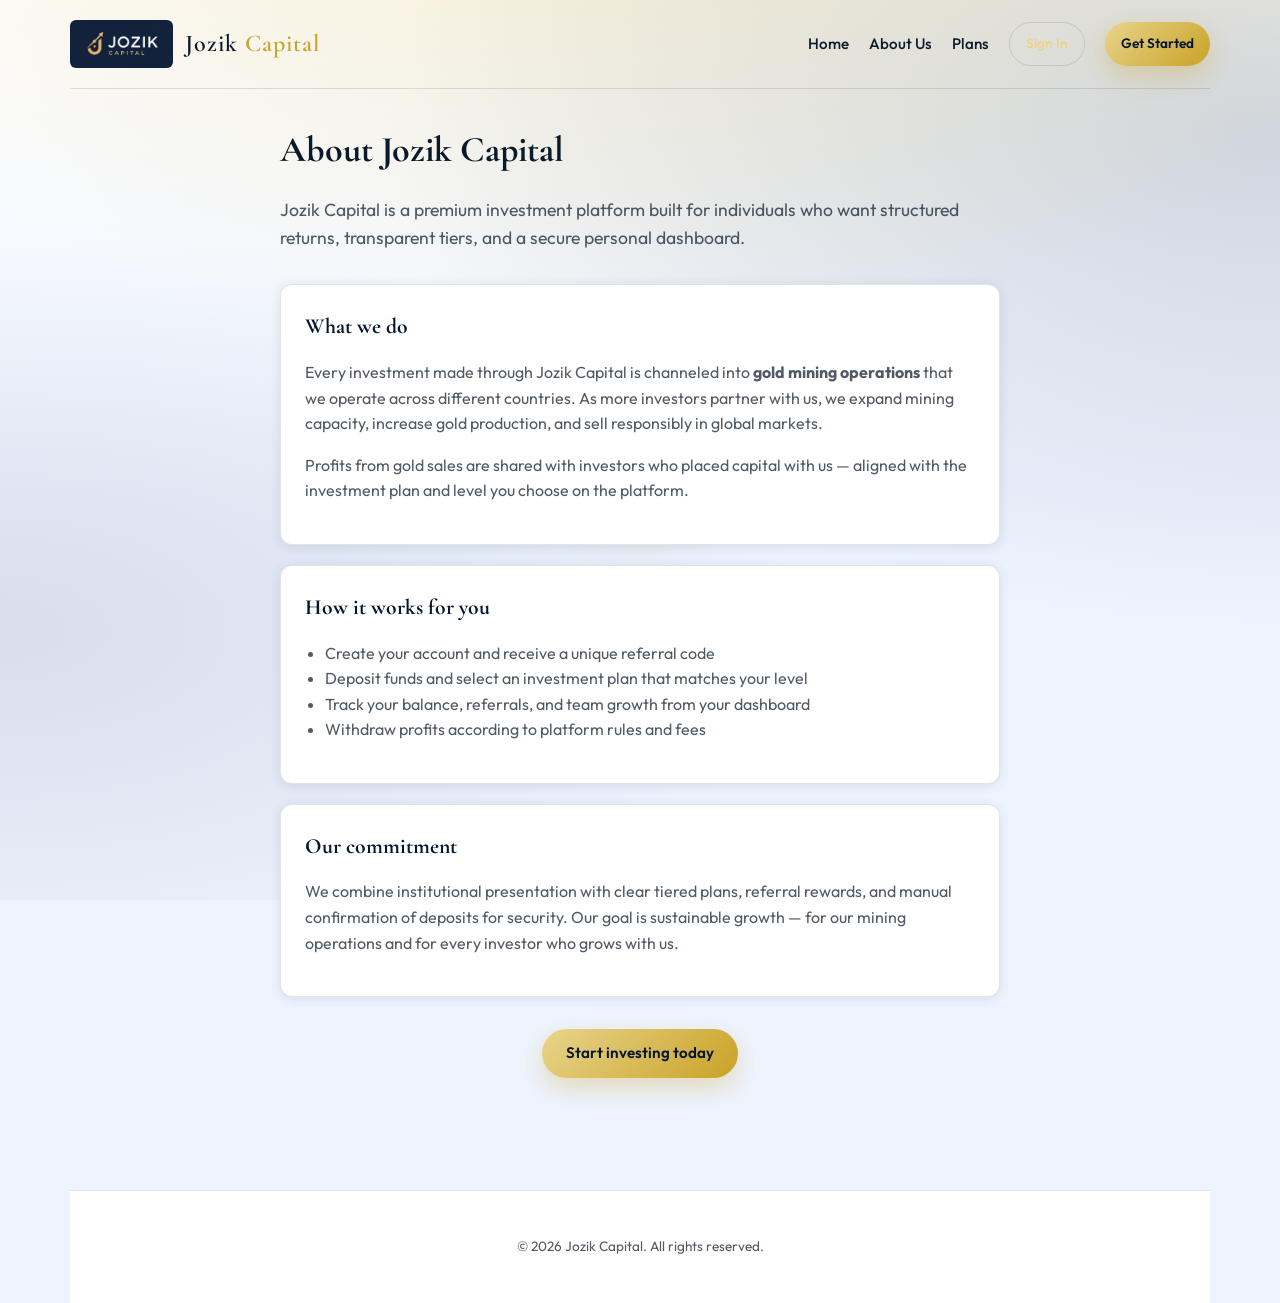
==== about.html @ 615dc6e5 "Initial commit1" ====
<!DOCTYPE html>
<html lang="en">
<head>
  <meta charset="UTF-8">
  <meta name="viewport" content="width=device-width, initial-scale=1.0">
  <title>About Us — Jozik Capital</title>
  <meta name="description" content="Learn how Jozik Capital channels investor funds into gold mining operations across multiple countries.">
  <link rel="preconnect" href="https://fonts.googleapis.com">
  <link rel="preconnect" href="https://fonts.gstatic.com" crossorigin>
  <link href="https://fonts.googleapis.com/css2?family=Cormorant+Garamond:wght@600&family=Outfit:wght@400;500;600&display=swap" rel="stylesheet">
  <link rel="stylesheet" href="css/style.css">
  <link rel="icon" href="images/logo.jpg" type="image/jpeg">
</head>
<body>
  <div class="container">
    <header class="site-header">
      <a href="index.html" class="logo-link">
        <img src="images/logo.jpg" alt="Jozik Capital" class="logo-img" onerror="this.src='images/logo.svg'">
        <span class="logo-text">Jozik <span>Capital</span></span>
      </a>
      <button type="button" class="nav-toggle" aria-expanded="false" aria-controls="site-nav" aria-label="Open menu">
        <span class="nav-toggle-box"><span class="nav-toggle-inner"></span></span>
      </button>
      <button type="button" class="nav-overlay" id="nav-overlay" hidden aria-label="Close menu"></button>
      <nav class="site-nav" id="site-nav" aria-label="Main navigation">
        <a href="index.html">Home</a>
        <a href="about.html">About Us</a>
        <a href="index.html#plans">Plans</a>
        <hr class="nav-divider">
        <a href="login.html" class="btn btn-outline btn-sm">Sign In</a>
        <a href="signup.html" class="btn btn-primary btn-sm">Get Started</a>
      </nav>
    </header>

    <main class="about-page">
      <h1>About Jozik Capital</h1>
      <p class="about-lead">
        Jozik Capital is a premium investment platform built for individuals who want structured returns,
        transparent tiers, and a secure personal dashboard.
      </p>

      <section class="about-block">
        <h2>What we do</h2>
        <p>
          Every investment made through Jozik Capital is channeled into <strong>gold mining operations</strong>
          that we operate across different countries. As more investors partner with us, we expand mining capacity,
          increase gold production, and sell responsibly in global markets.
        </p>
        <p>
          Profits from gold sales are shared with investors who placed capital with us — aligned with the
          investment plan and level you choose on the platform.
        </p>
      </section>

      <section class="about-block">
        <h2>How it works for you</h2>
        <ul>
          <li>Create your account and receive a unique referral code</li>
          <li>Deposit funds and select an investment plan that matches your level</li>
          <li>Track your balance, referrals, and team growth from your dashboard</li>
          <li>Withdraw profits according to platform rules and fees</li>
        </ul>
      </section>

      <section class="about-block">
        <h2>Our commitment</h2>
        <p>
          We combine institutional presentation with clear tiered plans, referral rewards, and manual confirmation
          of deposits for security. Our goal is sustainable growth — for our mining operations and for every
          investor who grows with us.
        </p>
      </section>

      <p class="about-cta">
        <a href="signup.html" class="btn btn-primary">Start investing today</a>
      </p>
    </main>

    <footer class="site-footer">
      <p>&copy; <span id="year"></span> Jozik Capital. All rights reserved.</p>
    </footer>
  </div>

  <script src="js/gold-spin.js"></script>
  <script src="js/nav.js"></script>
  <script>document.getElementById('year').textContent = new Date().getFullYear();</script>
</body>
</html>
---- css/style.css ----
:root {
  --navy: #06162d;
  --navy-2: #071b36;
  --navy-3: #0b2347;
  --gold: #c9a227;
  --gold-light: #e8d48b;
  --gold-dark: #8a6d1a;

  --bg: #eef4ff;
  --bg-card: #ffffff;
  --bg-elevated: #e6efff;
  --text: #0b1a2a;
  --text-muted: rgba(11, 26, 42, 0.72);
  --border: rgba(8, 26, 51, 0.12);
  --shadow: rgba(8, 26, 51, 0.10);
  --overlay: rgba(8, 26, 51, 0.55);
  --success: #167a55;
  --error: #b24b4b;
  --radius: 12px;
  --font-display: 'Cormorant Garamond', Georgia, serif;
  --font-body: 'Outfit', system-ui, sans-serif;
}

*,
*::before,
*::after {
  box-sizing: border-box;
}

html {
  scroll-behavior: smooth;
}

body {
  margin: 0;
  font-family: var(--font-body);
  background: var(--bg);
  color: var(--text);
  line-height: 1.6;
  min-height: 100vh;
}

body::before {
  content: '';
  position: fixed;
  inset: 0;
  background:
    radial-gradient(ellipse 80% 55% at 50% -18%, rgba(201, 162, 39, 0.22), transparent),
    radial-gradient(ellipse 70% 55% at 100% 15%, rgba(16, 48, 92, 0.18), transparent),
    radial-gradient(ellipse 65% 45% at 0% 70%, rgba(11, 35, 68, 0.10), transparent),
    linear-gradient(180deg, #ffffff 0%, var(--bg) 55%);
  pointer-events: none;
  z-index: -1;
}

img {
  max-width: 100%;
  height: auto;
}

a {
  color: var(--navy-3);
  text-decoration: none;
}

a:hover {
  text-decoration: underline;
}

.container {
  width: min(1140px, 92vw);
  margin: 0 auto;
  position: relative;
  z-index: 1;
}

/* Header */
.site-header {
  display: flex;
  align-items: center;
  justify-content: space-between;
  gap: 1rem;
  padding: 1.25rem 0;
  border-bottom: 1px solid var(--border);
  position: relative;
  z-index: 100;
}

.logo-link {
  display: flex;
  align-items: center;
  gap: 0.75rem;
  text-decoration: none;
  color: var(--text);
}

.logo-link:hover {
  text-decoration: none;
}

.logo-img {
  height: 48px;
  width: auto;
  object-fit: contain;
  border-radius: 6px;
}

.logo-text {
  font-family: var(--font-display);
  font-size: 1.5rem;
  font-weight: 600;
  letter-spacing: 0.04em;
}

.logo-text span {
  color: var(--gold);
}

/* Navigation */
.nav-toggle {
  display: none;
  flex-direction: column;
  justify-content: center;
  align-items: center;
  width: 44px;
  height: 44px;
  padding: 0;
  border: 1px solid var(--border);
  border-radius: 8px;
  background: var(--bg-card);
  cursor: pointer;
  flex-shrink: 0;
}

.nav-toggle-box {
  display: block;
  width: 22px;
  height: 16px;
  position: relative;
}

.nav-toggle-inner,
.nav-toggle-inner::before,
.nav-toggle-inner::after {
  display: block;
  position: absolute;
  width: 22px;
  height: 2px;
  background: var(--gold-dark);
  border-radius: 1px;
  transition: transform 0.25s, top 0.25s, opacity 0.2s;
}

.nav-toggle-inner {
  top: 50%;
  transform: translateY(-50%);
}

.nav-toggle-inner::before {
  content: '';
  top: -7px;
}

.nav-toggle-inner::after {
  content: '';
  top: 7px;
}

.nav-toggle[aria-expanded='true'] .nav-toggle-inner {
  background: transparent;
}

.nav-toggle[aria-expanded='true'] .nav-toggle-inner::before {
  top: 0;
  transform: rotate(45deg);
}

.nav-toggle[aria-expanded='true'] .nav-toggle-inner::after {
  top: 0;
  transform: rotate(-45deg);
}

.nav-overlay {
  display: none;
  position: fixed;
  inset: 0;
  background: var(--overlay);
  z-index: 150;
  opacity: 0;
  transition: opacity 0.25s;
  border: none;
  padding: 0;
  cursor: pointer;
}

.nav-overlay.is-open {
  display: block;
  opacity: 1;
}

.site-nav {
  display: flex;
  gap: 1.25rem;
  align-items: center;
}

.site-nav a:not(.btn) {
  text-decoration: none;
  font-weight: 500;
  font-size: 0.95rem;
  color: var(--text);
}

.site-nav a:not(.btn):hover {
  color: var(--gold);
  text-decoration: none;
}

.site-nav .btn {
  text-decoration: none;
  white-space: nowrap;
}

.site-nav .nav-divider {
  display: none;
}

body.nav-open {
  overflow: hidden;
}

/* Legacy class — removed from markup */
.nav-links {
  display: flex;
  gap: 1.5rem;
  align-items: center;
}

/* Buttons */
.btn,
.nav-toggle {
  min-height: 44px;
}

.btn {
  display: inline-flex;
  align-items: center;
  justify-content: center;
  gap: 0.5rem;
  padding: 0.75rem 1.5rem;
  border-radius: 999px;
  font-family: inherit;
  font-weight: 600;
  font-size: 0.95rem;
  cursor: pointer;
  border: none;
  transition: transform 0.2s, box-shadow 0.2s, background 0.2s;
  text-decoration: none;
}

.btn:hover {
  text-decoration: none;
  transform: translateY(-1px);
}

.btn-primary {
  background: linear-gradient(135deg, var(--gold-light), var(--gold));
  color: var(--navy);
  box-shadow: 0 10px 26px rgba(201, 162, 39, 0.32);
}

.btn-primary:hover {
  box-shadow: 0 14px 34px rgba(201, 162, 39, 0.42);
}

.btn-outline {
  background: transparent;
  color: var(--gold-light);
  border: 1px solid var(--border);
}

.btn-outline:hover {
  background: rgba(201, 162, 39, 0.08);
}

.btn-outline.btn-active {
  background: rgba(201, 162, 39, 0.15);
  border-color: var(--gold);
  color: var(--navy);
}

.btn-ghost {
  background: transparent;
  color: var(--text-muted);
  border: 1px solid transparent;
}

.btn-sm {
  padding: 0.45rem 1rem;
  font-size: 0.85rem;
}

.btn-block {
  width: 100%;
}

/* Hero */
.hero {
  padding: 5rem 0 4rem;
  text-align: center;
}

.hero-badge {
  display: inline-block;
  padding: 0.35rem 1rem;
  border: 1px solid var(--border);
  border-radius: 999px;
  font-size: 0.8rem;
  letter-spacing: 0.12em;
  text-transform: uppercase;
  color: var(--gold-light);
  margin-bottom: 1.5rem;
}

.hero h1 {
  font-family: var(--font-display);
  font-size: clamp(2.5rem, 6vw, 4rem);
  font-weight: 600;
  line-height: 1.15;
  margin: 0 0 1rem;
}

.hero h1 em {
  font-style: italic;
  color: var(--gold);
}

.hero p.lead {
  font-size: 1.15rem;
  color: var(--text-muted);
  max-width: 560px;
  margin: 0 auto 2rem;
}

.hero-cta {
  display: flex;
  gap: 1rem;
  justify-content: center;
  flex-wrap: wrap;
}

/* Features */
.section {
  padding: 4rem 0;
}

.section-title {
  font-family: var(--font-display);
  font-size: 2rem;
  text-align: center;
  margin-bottom: 0.5rem;
}

.section-sub {
  text-align: center;
  color: var(--text-muted);
  margin-bottom: 2.5rem;
}

.features-grid {
  display: grid;
  grid-template-columns: repeat(auto-fit, minmax(260px, 1fr));
  gap: 1.5rem;
}

.feature-card {
  background: var(--bg-card);
  border: 1px solid var(--border);
  border-radius: var(--radius);
  padding: 1.75rem;
  transition: border-color 0.2s, box-shadow 0.2s;
  box-shadow: 0 2px 12px var(--shadow);
}

.feature-card:hover {
  border-color: rgba(184, 148, 31, 0.55);
  box-shadow: 0 8px 28px var(--shadow);
}

.feature-card .icon {
  font-size: 1.75rem;
  margin-bottom: 0.75rem;
}

.feature-card h3 {
  font-family: var(--font-display);
  font-size: 1.35rem;
  margin: 0 0 0.5rem;
}

.feature-card p {
  margin: 0;
  color: var(--text-muted);
  font-size: 0.95rem;
}

/* Stats strip */
.stats-strip {
  display: grid;
  grid-template-columns: repeat(auto-fit, minmax(140px, 1fr));
  gap: 1rem;
  background: var(--bg-card);
  border: 1px solid var(--border);
  border-radius: var(--radius);
  padding: 2rem;
  margin: 3rem 0;
  box-shadow: 0 4px 20px var(--shadow);
}

.stat-item {
  text-align: center;
}

.stat-item strong {
  display: block;
  font-family: var(--font-display);
  font-size: 1.75rem;
  color: var(--gold);
}

.stat-item span {
  font-size: 0.85rem;
  color: var(--text-muted);
}

/* Auth pages — clean white layout (no heavy blue overlay) */
body.auth-body {
  background: #ffffff;
}

body.auth-body::before {
  display: none;
}

body.auth-body .container {
  z-index: 10;
}

.auth-page {
  position: relative;
  z-index: 5;
  min-height: calc(100vh - 88px);
  display: flex;
  align-items: center;
  justify-content: center;
  padding: 2rem 1rem 3rem;
  background: #ffffff;
}

.auth-card {
  position: relative;
  z-index: 6;
  width: min(440px, 100%);
  background: #ffffff;
  border: 1px solid var(--border);
  border-radius: var(--radius);
  padding: 2.5rem;
  box-shadow: 0 18px 50px var(--shadow);
}

.auth-card h1 {
  font-family: var(--font-display);
  font-size: 1.75rem;
  margin: 0 0 0.25rem;
  text-align: center;
}

.auth-card .subtitle {
  text-align: center;
  color: var(--text-muted);
  margin-bottom: 1.75rem;
  font-size: 0.9rem;
}

.form-group {
  margin-bottom: 1.1rem;
}

.form-group label {
  display: block;
  font-size: 0.85rem;
  font-weight: 500;
  margin-bottom: 0.35rem;
  color: var(--text-muted);
}

.form-group input,
.form-group textarea {
  width: 100%;
  padding: 0.75rem 1rem;
  background: var(--bg-elevated);
  border: 1px solid var(--border);
  border-radius: 8px;
  color: var(--text);
  font-family: inherit;
  font-size: 1rem;
}

.form-group input:focus,
.form-group textarea:focus {
  outline: none;
  border-color: var(--gold);
}

.form-check {
  display: flex;
  gap: 0.5rem;
  align-items: flex-start;
  font-size: 0.85rem;
  color: var(--text-muted);
  margin-bottom: 1.25rem;
}

.form-check input {
  margin-top: 0.25rem;
}

.auth-footer {
  text-align: center;
  margin-top: 1.25rem;
  font-size: 0.9rem;
  color: var(--text-muted);
}

body.auth-body .form-group input,
body.auth-body .form-group textarea {
  background: #ffffff;
  border-color: rgba(8, 26, 51, 0.22);
}

body.auth-body .site-header {
  background: #ffffff;
  border-bottom-color: var(--border);
}

.link-btn {
  background: none;
  border: none;
  color: var(--gold-light);
  cursor: pointer;
  font-family: inherit;
  font-size: inherit;
  padding: 0;
  text-decoration: underline;
}

/* Dashboard */
.dashboard-header {
  padding: 1rem 0 1.5rem;
  margin-bottom: 1.5rem;
  border-bottom: 1px solid var(--border);
}

.dashboard-header h1 {
  font-family: var(--font-display);
  font-size: 1.75rem;
  margin: 0;
}

.dashboard-header .greeting {
  color: var(--text-muted);
  font-size: 0.9rem;
}

.dashboard-actions {
  display: flex;
  gap: 0.75rem;
  flex-wrap: wrap;
}

.stats-row {
  display: grid;
  grid-template-columns: repeat(auto-fit, minmax(200px, 1fr));
  gap: 1rem;
  margin-bottom: 2rem;
}

.stat-card {
  background: var(--bg-card);
  border: 1px solid var(--border);
  border-radius: var(--radius);
  padding: 1.25rem 1.5rem;
  box-shadow: 0 2px 12px var(--shadow);
}

.stat-card .label {
  font-size: 0.8rem;
  color: var(--text-muted);
  text-transform: uppercase;
  letter-spacing: 0.06em;
}

.stat-card .value {
  font-family: var(--font-display);
  font-size: 1.75rem;
  color: var(--gold);
  margin-top: 0.25rem;
}

.stat-card .value-sm {
  font-size: 1.25rem;
}

.referral-box {
  display: flex;
  align-items: center;
  gap: 1rem;
  flex-wrap: wrap;
}

.referral-count {
  background: var(--bg-elevated);
  border: 1px solid var(--border);
  border-radius: 8px;
  padding: 0.5rem 1rem;
  text-align: center;
  min-width: 72px;
}

.referral-count strong {
  display: block;
  font-size: 1.5rem;
  color: var(--gold);
}

.referral-count span {
  font-size: 0.7rem;
  color: var(--text-muted);
  text-transform: uppercase;
}

.plans-grid {
  display: grid;
  grid-template-columns: repeat(auto-fill, minmax(200px, 1fr));
  gap: 1rem;
}

.plans-grid-sm {
  grid-template-columns: repeat(auto-fill, minmax(160px, 1fr));
}

.plan-card {
  background: var(--bg-card);
  border: 1px solid var(--border);
  border-radius: var(--radius);
  padding: 1.25rem;
  text-align: center;
}

.plan-days {
  font-family: var(--font-display);
  font-size: 1.25rem;
}

.plan-rate {
  font-size: 1.5rem;
  color: var(--gold);
  margin: 0.5rem 0;
}

.plan-rate span {
  font-size: 0.85rem;
  color: var(--text-muted);
}

.plan-limits {
  list-style: none;
  padding: 0;
  margin: 0;
  font-size: 0.8rem;
  color: var(--text-muted);
}

.level-block {
  background: var(--bg-card);
  border: 1px solid var(--border);
  border-radius: var(--radius);
  padding: 1.5rem;
  margin-bottom: 1.5rem;
}

.level-current {
  border-color: var(--gold);
  box-shadow: 0 4px 20px var(--shadow);
}

.level-locked {
  opacity: 0.65;
}

.level-block header h3 {
  font-family: var(--font-display);
  margin: 0 0 0.5rem;
}

.badge {
  display: inline-block;
  font-size: 0.65rem;
  padding: 0.2rem 0.5rem;
  background: var(--gold-light);
  color: var(--navy);
  border-radius: 4px;
  vertical-align: middle;
  font-family: var(--font-body);
  font-weight: 600;
  text-transform: uppercase;
}

.badge-muted {
  background: var(--bg-elevated);
  color: var(--text-muted);
}

.plan-mini {
  background: var(--bg-elevated);
  border-radius: 8px;
  padding: 0.75rem;
  font-size: 0.85rem;
}

.info-panel {
  background: var(--bg-card);
  border: 1px solid var(--border);
  border-radius: var(--radius);
  padding: 1.5rem;
  margin-top: 2rem;
}

.info-panel h3 {
  font-family: var(--font-display);
  margin-top: 0;
}

.info-panel ul {
  color: var(--text-muted);
  padding-left: 1.25rem;
}

.info-panel li {
  margin-bottom: 0.35rem;
}

/* Modal */
.modal-overlay {
  position: fixed;
  inset: 0;
  background: var(--overlay);
  display: flex;
  align-items: center;
  justify-content: center;
  padding: 1rem;
  z-index: 1000;
  opacity: 0;
  visibility: hidden;
  transition: opacity 0.25s, visibility 0.25s;
}

.modal-overlay.open {
  opacity: 1;
  visibility: visible;
}

.modal {
  background: var(--bg-card);
  border: 1px solid var(--border);
  border-radius: var(--radius);
  width: min(520px, 100%);
  max-height: 90vh;
  overflow-y: auto;
  padding: 1.75rem;
  position: relative;
}

.modal h2 {
  font-family: var(--font-display);
  margin: 0 0 1rem;
}

.modal-close {
  position: absolute;
  top: 1rem;
  right: 1rem;
  background: none;
  border: none;
  color: var(--text-muted);
  font-size: 1.5rem;
  cursor: pointer;
  line-height: 1;
}

.deposit-block {
  background: var(--bg-elevated);
  border-radius: 8px;
  padding: 1rem;
  margin-bottom: 1rem;
}

.deposit-block h4 {
  margin: 0 0 0.5rem;
  font-size: 0.9rem;
  color: var(--gold-light);
}

.deposit-row {
  display: flex;
  align-items: center;
  justify-content: space-between;
  gap: 0.5rem;
  font-size: 0.9rem;
  word-break: break-all;
}

.whatsapp-note {
  font-size: 0.9rem;
  color: var(--text-muted);
  margin-top: 1rem;
  padding-top: 1rem;
  border-top: 1px solid var(--border);
}

.whatsapp-note a {
  color: var(--success);
  font-weight: 600;
}

.support-link {
  display: inline-flex;
  align-items: center;
  gap: 0.4rem;
  color: var(--navy-3);
  text-decoration: underline;
  text-underline-offset: 3px;
}

.support-link:hover {
  color: var(--gold);
}

.support-icon {
  display: inline-flex;
  align-items: center;
  justify-content: center;
  width: 28px;
  height: 28px;
  border-radius: 999px;
  border: 1px solid var(--border);
  background: var(--bg-elevated);
  color: var(--navy-3);
}

/* Toast */
.toast {
  position: fixed;
  bottom: 1.5rem;
  right: 1.5rem;
  padding: 0.85rem 1.25rem;
  background: var(--bg-elevated);
  border: 1px solid var(--border);
  border-radius: 8px;
  z-index: 2000;
  transform: translateY(120%);
  transition: transform 0.3s;
  max-width: 320px;
}

.toast.show {
  transform: translateY(0);
}

.toast-success {
  border-color: var(--success);
}

.toast-error {
  border-color: var(--error);
}

.loading {
  text-align: center;
  padding: 4rem;
  color: var(--text-muted);
}

footer.site-footer {
  position: relative;
  z-index: 2;
  text-align: center;
  padding: 2rem;
  color: var(--text-muted);
  font-size: 0.85rem;
  border-top: 1px solid var(--border);
  margin-top: 3rem;
  background: #ffffff;
}

/* ——— Mobile & tablet ——— */
@media (max-width: 900px) {
  .container {
    width: min(1140px, 94vw);
  }

  .nav-toggle {
    display: flex;
  }

  .site-nav {
    position: fixed;
    top: 0;
    right: 0;
    z-index: 200;
    flex-direction: column;
    align-items: stretch;
    gap: 0;
    width: min(300px, 88vw);
    max-width: 100%;
    height: 100dvh;
    height: 100vh;
    padding: max(5rem, calc(env(safe-area-inset-top) + 3rem)) 1.25rem max(2rem, env(safe-area-inset-bottom));
    background: var(--bg-card);
    border-left: 1px solid var(--border);
    box-shadow: -8px 0 32px var(--shadow);
    transform: translateX(100%);
    transition: transform 0.3s ease;
    overflow-y: auto;
    -webkit-overflow-scrolling: touch;
    pointer-events: none;
    visibility: hidden;
  }

  .site-nav.is-open {
    transform: translateX(0);
    pointer-events: auto;
    visibility: visible;
  }

  .site-nav a:not(.btn),
  .site-nav button.nav-link-btn {
    display: block;
    padding: 0.9rem 0;
    font-size: 1.05rem;
    border-bottom: 1px solid var(--border);
    text-align: left;
    width: 100%;
    background: none;
    border-left: none;
    border-right: none;
    border-top: none;
    color: var(--text);
    font-family: inherit;
    font-weight: 500;
    cursor: pointer;
  }

  .site-nav .btn {
    width: 100%;
    margin-top: 0.75rem;
    justify-content: center;
    padding: 0.85rem 1.25rem;
  }

  .site-nav .nav-divider {
    display: block;
    height: 1px;
    margin: 0.5rem 0;
    background: var(--border);
    border: none;
  }

  .logo-text {
    font-size: 1.2rem;
  }

  .logo-img {
    height: 40px;
  }

  .hero {
    padding: 2.5rem 0 3rem;
  }

  .hero h1 {
    font-size: clamp(2rem, 8vw, 2.75rem);
  }

  .hero p.lead {
    font-size: 1rem;
  }

  .hero-cta {
    flex-direction: column;
    align-items: stretch;
  }

  .hero-cta .btn {
    width: 100%;
  }

  .stats-strip {
    grid-template-columns: repeat(2, 1fr);
    padding: 1.25rem;
    gap: 1.25rem;
  }

  .stat-item strong {
    font-size: 1.35rem;
  }

  .section {
    padding: 2.5rem 0;
  }

  .section-title {
    font-size: 1.5rem;
  }

  .features-grid {
    grid-template-columns: 1fr;
  }

  .plans-grid {
    grid-template-columns: 1fr;
  }

  .plans-grid-sm {
    grid-template-columns: 1fr 1fr;
  }

  .dashboard-header {
    flex-direction: column;
    align-items: flex-start;
    gap: 0.5rem;
  }

  .dashboard-header h1 {
    font-size: 1.45rem;
    word-break: break-word;
  }

  .dashboard-actions-desktop {
    display: none !important;
  }

  .stats-row {
    grid-template-columns: 1fr;
  }

  .stat-card .value {
    font-size: 1.5rem;
  }

  .referral-box {
    flex-direction: column;
    align-items: flex-start;
    width: 100%;
  }

  .referral-count {
    align-self: flex-start;
  }

  .deposit-row {
    flex-direction: column;
    align-items: flex-start;
  }

  .deposit-row .btn {
    width: 100%;
  }

  .modal {
    padding: 1.25rem;
    margin: 0.5rem;
  }

  .toast {
    left: 1rem;
    right: 1rem;
    bottom: 1rem;
    max-width: none;
  }

  body.auth-body .auth-page {
    min-height: calc(100vh - 76px);
    padding: 1.25rem 0.75rem 2rem;
    align-items: center;
  }

  body.auth-body .auth-card {
    padding: 1.75rem 1.25rem;
  }

  .level-block {
    padding: 1.15rem;
  }

  .plan-mini {
    font-size: 0.8rem;
  }

  footer.site-footer {
    padding: 1.5rem 1rem;
  }
}

@media (min-width: 901px) {
  .dashboard-actions-mobile-nav {
    display: none !important;
  }

  .site-header-dashboard {
    flex-wrap: nowrap;
  }

  .site-header-dashboard .dashboard-actions-desktop {
    display: flex;
    gap: 0.75rem;
    margin-left: auto;
  }
}

@media (max-width: 480px) {
  .plans-grid-sm {
    grid-template-columns: 1fr;
  }

  .stats-strip {
    grid-template-columns: 1fr;
  }

  .site-header {
    padding: 1rem 0;
  }
}

@media (min-width: 901px) {
  .nav-overlay {
    display: none !important;
  }
}

/* Spinning gold (center background) */
.gold-spin-wrap {
  position: fixed;
  top: 50%;
  left: 50%;
  transform: translate(-50%, -50%);
  z-index: 0;
  pointer-events: none;
  perspective: 900px;
  opacity: 0.22;
}

.gold-coin {
  width: 180px;
  height: 180px;
  position: relative;
  transform-style: preserve-3d;
  animation: gold-spin 6s linear infinite;
}

.gold-coin-face {
  position: absolute;
  inset: 0;
  border-radius: 50%;
  backface-visibility: hidden;
  border: 4px solid var(--gold-dark);
  box-shadow:
    0 0 40px rgba(201, 162, 39, 0.5),
    inset 0 0 24px rgba(255, 246, 200, 0.55);
  display: flex;
  align-items: center;
  justify-content: center;
}

.gold-coin-symbol {
  font-family: var(--font-display);
  font-size: 4.5rem;
  font-weight: 700;
  color: rgba(8, 26, 51, 0.75);
  text-shadow: 0 1px 0 rgba(255, 255, 255, 0.35);
  line-height: 1;
}

.gold-coin-front {
  background: radial-gradient(circle at 32% 28%, #fff9d6, #e8d48b 45%, #c9a227 75%, #8a6d1a);
}

.gold-coin-back {
  background: radial-gradient(circle at 68% 72%, #fff9d6, #d4af37 50%, #8a6d1a);
  transform: rotateY(180deg);
}

@keyframes gold-spin {
  from {
    transform: rotateY(0deg);
  }
  to {
    transform: rotateY(360deg);
  }
}

body > .container,
body > .auth-page {
  position: relative;
  z-index: 1;
}

.modal-overlay {
  position: fixed !important;
  z-index: 1000 !important;
}

/* Password show/hide */
.password-field {
  position: relative;
}

.password-field input {
  padding-right: 2.75rem;
}

.password-toggle {
  position: absolute;
  right: 0.5rem;
  top: 50%;
  transform: translateY(-50%);
  width: 36px;
  height: 36px;
  border: none;
  background: transparent;
  color: var(--navy-3);
  cursor: pointer;
  display: flex;
  align-items: center;
  justify-content: center;
  border-radius: 6px;
}

.password-toggle:hover {
  color: var(--gold);
  background: var(--bg-elevated);
}

.password-toggle.is-visible .icon-eye {
  opacity: 0.55;
}

/* Dashboard investment panel */
.investment-plans-panel {
  margin-top: 1rem;
  animation: fadeIn 0.3s ease;
}

.investment-plans-panel[hidden] {
  display: none !important;
}

@keyframes fadeIn {
  from {
    opacity: 0;
    transform: translateY(-8px);
  }
  to {
    opacity: 1;
    transform: translateY(0);
  }
}

.form-group select {
  width: 100%;
  padding: 0.75rem 1rem;
  background: var(--bg-elevated);
  border: 1px solid var(--border);
  border-radius: 8px;
  color: var(--text);
  font-family: inherit;
  font-size: 1rem;
}

.form-group input[readonly] {
  background: var(--bg-elevated);
  color: var(--text-muted);
  cursor: default;
}

.modal-hint {
  color: var(--text-muted);
  font-size: 0.88rem;
  margin: -0.5rem 0 1.25rem;
}

/* About page */
.about-page {
  max-width: 720px;
  margin: 0 auto;
  padding: 2rem 0 3rem;
}

.about-page h1 {
  font-family: var(--font-display);
  font-size: 2.25rem;
  margin: 0 0 1rem;
}

.about-lead {
  font-size: 1.1rem;
  color: var(--text-muted);
  margin-bottom: 2rem;
}

.about-block {
  background: var(--bg-card);
  border: 1px solid var(--border);
  border-radius: var(--radius);
  padding: 1.5rem;
  margin-bottom: 1.25rem;
  box-shadow: 0 2px 12px var(--shadow);
}

.about-block h2 {
  font-family: var(--font-display);
  font-size: 1.35rem;
  margin: 0 0 0.75rem;
  color: var(--navy);
}

.about-block p,
.about-block li {
  color: var(--text-muted);
}

.about-block ul {
  padding-left: 1.25rem;
}

.about-cta {
  text-align: center;
  margin-top: 2rem;
}
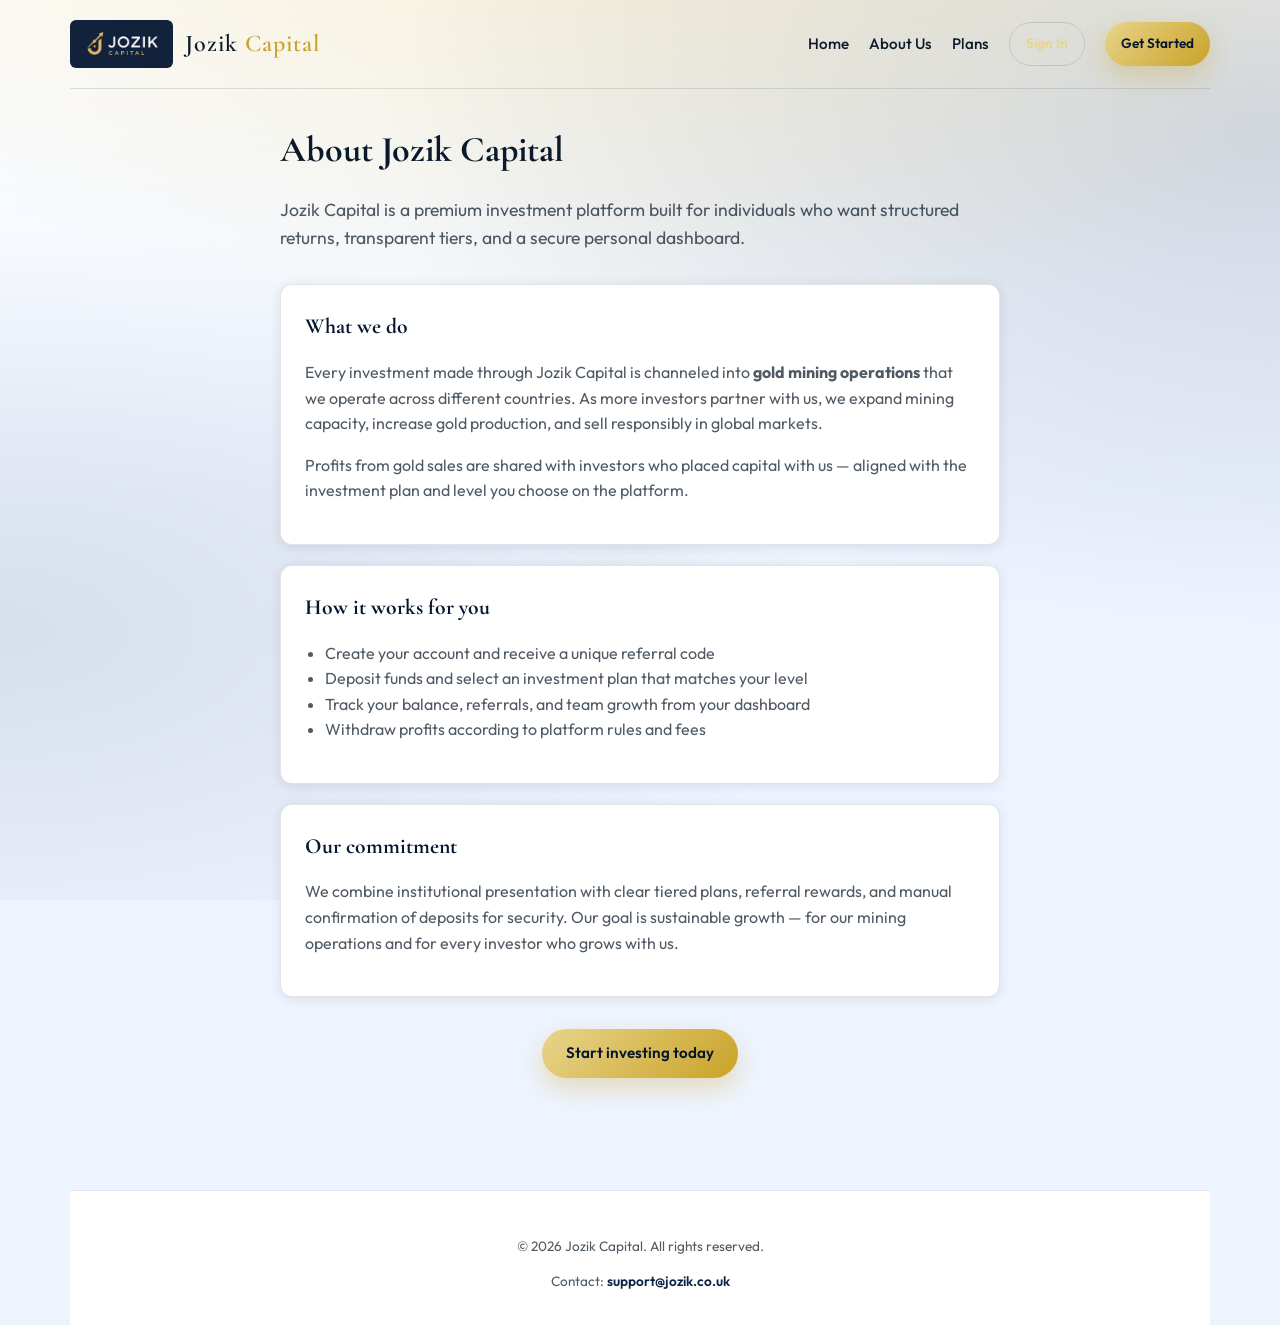
==== commit 0c6de199: "Initial commit11" ====
--- a/about.html
+++ b/about.html
@@ -78,6 +78,7 @@
 
     <footer class="site-footer">
       <p>&copy; <span id="year"></span> Jozik Capital. All rights reserved.</p>
+      <p class="footer-contact">Contact: <a href="mailto:support@jozik.co.uk">support@jozik.co.uk</a></p>
     </footer>
   </div>
 
--- a/css/style.css
+++ b/css/style.css
@@ -895,12 +895,27 @@
   position: relative;
   z-index: 2;
   text-align: center;
-  padding: 2rem;
+  padding: 2rem 1rem;
   color: var(--text-muted);
   font-size: 0.85rem;
   border-top: 1px solid var(--border);
   margin-top: 3rem;
   background: #ffffff;
+}
+
+.footer-contact {
+  margin: 0.5rem 0 0;
+}
+
+.footer-contact a {
+  color: var(--navy-3);
+  font-weight: 600;
+  text-decoration: none;
+}
+
+.footer-contact a:hover {
+  color: var(--gold);
+  text-decoration: underline;
 }
 
 /* ——— Mobile & tablet ——— */
@@ -1347,3 +1362,191 @@
   text-align: center;
   margin-top: 2rem;
 }
+
+/* Selectable plans */
+.plan-selectable {
+  cursor: pointer;
+  transition: border-color 0.2s, transform 0.2s, box-shadow 0.2s;
+  position: relative;
+}
+
+.plan-selectable:hover,
+.plan-selectable:focus {
+  border-color: var(--gold);
+  transform: translateY(-3px);
+  box-shadow: 0 8px 24px var(--shadow);
+  outline: none;
+}
+
+.plan-level-tag {
+  font-size: 0.7rem;
+  text-transform: uppercase;
+  letter-spacing: 0.08em;
+  color: var(--navy-3);
+  margin-bottom: 0.35rem;
+}
+
+.plan-tap-hint {
+  display: block;
+  margin-top: 0.75rem;
+  font-size: 0.75rem;
+  color: var(--gold-dark);
+  font-weight: 600;
+}
+
+.plan-card-sm .plan-tap-hint {
+  font-size: 0.68rem;
+}
+
+.plan-detail-list {
+  list-style: none;
+  padding: 0;
+  margin: 0 0 1rem;
+}
+
+.plan-detail-list li {
+  padding: 0.4rem 0;
+  border-bottom: 1px solid var(--border);
+  color: var(--text-muted);
+}
+
+.modal-actions {
+  display: flex;
+  gap: 0.75rem;
+  margin-top: 1.25rem;
+}
+
+.modal-actions .btn {
+  flex: 1;
+}
+
+.field-hint {
+  display: block;
+  font-size: 0.8rem;
+  color: var(--text-muted);
+  margin-top: 0.35rem;
+}
+
+.investment-detail-body .plan-detail-list li {
+  color: var(--text);
+}
+
+/* My investments */
+.my-investments-section {
+  margin-bottom: 2rem;
+}
+
+.empty-investments {
+  text-align: center;
+  color: var(--text-muted);
+  padding: 1.5rem;
+  background: var(--bg-card);
+  border: 1px dashed var(--border);
+  border-radius: var(--radius);
+}
+
+.investment-row {
+  display: flex;
+  align-items: center;
+  justify-content: space-between;
+  gap: 1rem;
+  padding: 1rem 1.25rem;
+  background: var(--bg-card);
+  border: 1px solid var(--border);
+  border-radius: var(--radius);
+  margin-bottom: 0.75rem;
+  box-shadow: 0 2px 10px var(--shadow);
+}
+
+.investment-row-info {
+  display: flex;
+  flex-direction: column;
+  gap: 0.25rem;
+  font-size: 0.9rem;
+}
+
+.investment-row-info span {
+  color: var(--text-muted);
+  font-size: 0.85rem;
+}
+
+.investment-status {
+  display: inline-block;
+  font-size: 0.7rem;
+  font-weight: 600;
+  text-transform: uppercase;
+  padding: 0.15rem 0.5rem;
+  border-radius: 4px;
+  width: fit-content;
+}
+
+.status-active {
+  background: rgba(22, 122, 85, 0.12);
+  color: var(--success);
+}
+
+.status-matured {
+  background: rgba(201, 162, 39, 0.15);
+  color: var(--gold-dark);
+}
+
+@media (max-width: 600px) {
+  .investment-row {
+    flex-direction: column;
+    align-items: flex-start;
+  }
+
+  .modal-actions {
+    flex-direction: column;
+  }
+}
+
+/* Receipt upload */
+.receipt-upload-block {
+  margin-top: 0.5rem;
+}
+
+.receipt-picker {
+  display: flex;
+  align-items: center;
+  gap: 0.75rem;
+  padding: 1rem;
+  border: 2px dashed var(--border);
+  border-radius: var(--radius);
+  cursor: pointer;
+  background: var(--bg-elevated);
+  margin-bottom: 1rem;
+  transition: border-color 0.2s;
+}
+
+.receipt-picker:hover {
+  border-color: var(--gold);
+}
+
+.receipt-picker-icon {
+  font-size: 1.5rem;
+}
+
+.receipt-preview-wrap {
+  margin-bottom: 1rem;
+  text-align: center;
+}
+
+.receipt-preview {
+  max-width: 100%;
+  max-height: 200px;
+  border-radius: 8px;
+  border: 1px solid var(--border);
+}
+
+.notice-text {
+  color: var(--text-muted);
+  font-size: 0.95rem;
+  line-height: 1.6;
+  margin-bottom: 1rem;
+}
+
+.notice-text a {
+  color: var(--navy-3);
+  font-weight: 600;
+}
